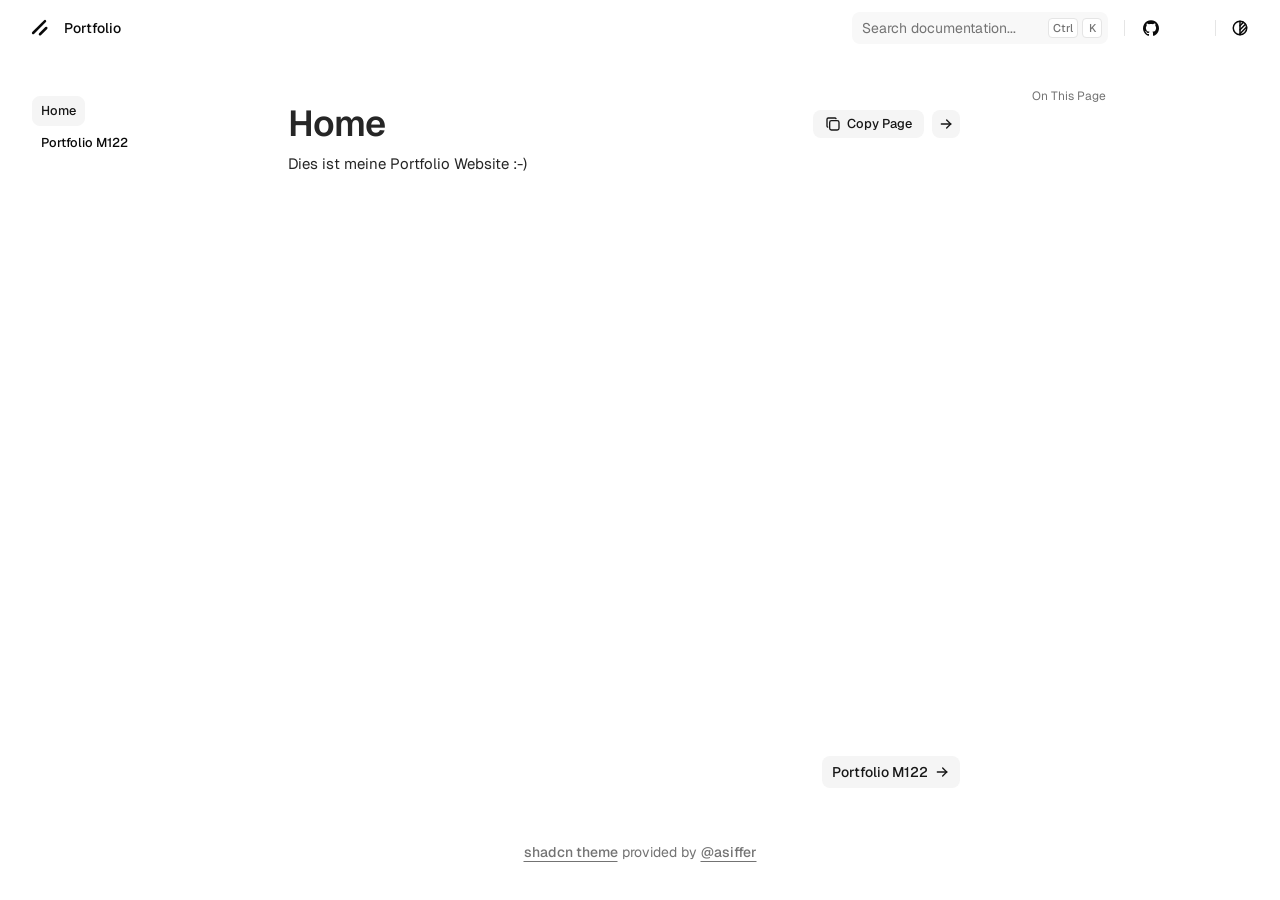
==== index.html @ 6f9493e8 "Deployed 8283ba5 with MkDocs version: 1.6.1" ====
<!DOCTYPE html>
<html lang="en">

<head>
    <script>
        // for search plugin notably
        const base_url = "None";
    </script>
    <script>
    const darkTheme = window.matchMedia("(prefers-color-scheme: dark)");
    darkTheme.onchange = (e) => {
        if (e.matches) {
            document.documentElement.classList.add("dark")
            localStorage.theme = 'dark';
        } else {
            document.documentElement.classList.remove("dark")
            localStorage.removeItem("theme")
        }
    };

    // On page load. Priotiry to lcaolStorage
    if (localStorage.theme === "dark") {
        document.documentElement.classList.add("dark")
    } else if (localStorage.theme === "light") {
        document.documentElement.classList.remove("dark")
    } else if (darkTheme.matches) {
        document.documentElement.classList.add("dark")
    } else {
        document.documentElement.classList.remove("dark")
    }

    // set the layout based on localStorage
    document.documentElement.classList.add(localStorage.getItem("html-layout") || "layout-fixed");
</script>


    <meta charset="UTF-8">
    <meta name="viewport" content="width=device-width, initial-scale=1">
    <title>Home - Portfolio</title>
    


<title>Home</title>










<!-- Open Graph (Facebook, LinkedIn) -->

<meta property="og:title" content="Home">










<!-- Twitter Card -->

<meta name="twitter:title" content="Home">






<!-- JSON-LD Structured Data -->



    <link rel="icon" href="img/favicon.ico">

    <link href="css/base.css" rel="stylesheet">
    <link href="css/geist.css" rel="stylesheet">

    
    

<link id="pygments-light" rel="stylesheet"
    href="css/pygments/shadcn-light.css">
<link id="pygments-dark" rel="stylesheet"
    href="css/pygments/github-dark.css"
    media="(prefers-color-scheme: dark)">


    
    <link href="extra.css" rel="stylesheet">

    

    <script src="js/callbacks.js"></script>

    

    

    

</head>

<body
    class="text-foreground group/body overscroll-none font-sans antialiased [--footer-height:calc(var(--spacing)*14)] [--header-height:calc(var(--spacing)*14)] xl:[--footer-height:calc(var(--spacing)*24)] theme-default">
    <div id="inner-body" class="bg-background relative z-10 flex min-h-svh flex-col">
        <header class="bg-background sticky top-0 z-50 w-full" view-transition-name="header">
    <div class="container-wrapper 3xl:fixed:px-0 px-6">
        <div class="3xl:fixed:container flex h-(--header-height) items-center gap-2 **:data-[slot=separator]:!h-4">
            <button id="menu-button" data-slot="popover-trigger" onclick="onMobileMenuButtonClick(event)"
                class="group whitespace-nowrap rounded-md text-sm font-medium transition-all disabled:pointer-events-none disabled:opacity-50 [&amp;_svg]:pointer-events-none [&amp;_svg:not([class*='size-'])]:size-4 shrink-0 [&amp;_svg]:shrink-0 outline-none focus-visible:border-ring focus-visible:ring-ring/50 aria-invalid:ring-destructive/20 dark:aria-invalid:ring-destructive/40 aria-invalid:border-destructive hover:text-accent-foreground px-4 py-2 has-[&gt;svg]:px-3 extend-touch-target h-8 touch-manipulation items-center justify-start gap-2.5 !p-0 hover:bg-transparent focus-visible:bg-transparent focus-visible:ring-0 active:bg-transparent dark:hover:bg-transparent flex lg:hidden"
                type="button" aria-haspopup="dialog" aria-expanded="false" aria-controls="radix-«Rmplb»"
                data-state="closed">
                <div class="relative flex h-8 w-4 items-center justify-center">
                    <div class="relative size-4">
                        <!-- 16px x 16px -->
                        <svg xmlns="http://www.w3.org/2000/svg" viewBox="0 0 16 16" fill="none" stroke="currentColor"
                            stroke-width="2" stroke-linecap="round" stroke-linejoin="round">
                            <line x1="0" x2="16" y1="5" y2="5"
                                class="group-data-[state=open]:translate-y-[2.25px] group-data-[state=open]:-translate-x-[2.25px] group-data-[state=open]:rotate-45 transition-all duration-300 origin-center" />
                            <line x1="0" x2="16" y1="11" y2="11"
                                class="group-data-[state=open]:-translate-y-[2.25px] group-data-[state=open]:-translate-x-[2.25px] group-data-[state=open]:-rotate-45 transition-all duration-300 origin-center" />
                        </svg>
                    </div>

                    <span class="sr-only">Toggle Menu</span>
                </div>
                <span class="flex h-8 items-center text-lg leading-none font-medium">Menu</span>
            </button>
            <a data-slot="button"
                class="items-center justify-center gap-2 whitespace-nowrap rounded-md text-sm font-medium transition-all disabled:pointer-events-none disabled:opacity-50 [&_svg]:pointer-events-none [&_svg:not([class*='size-'])]:size-5 shrink-0 [&_svg]:shrink-0 outline-none focus-visible:border-ring focus-visible:ring-ring/50 focus-visible:ring-[3px] aria-invalid:ring-destructive/20 dark:aria-invalid:ring-destructive/40 aria-invalid:border-destructive hover:bg-accent hover:text-accent-foreground dark:hover:bg-accent/50 hidden h-8 lg:flex"
                href="None">
                <span class="size-8 flex flex-row justify-center items-center">
                    

<svg xmlns="http://www.w3.org/2000/svg" viewBox="0 0 256 256"
    class="size-5">
    <rect width="256" height="256" fill="none"></rect>
    <line x1="208" y1="128" x2="128" y2="208" fill="none" stroke="currentColor" stroke-linecap="round"
        stroke-linejoin="round" stroke-width="32"></line>
    <line x1="192" y1="40" x2="40" y2="192" fill="none" stroke="currentColor" stroke-linecap="round"
        stroke-linejoin="round" stroke-width="32"></line>
</svg>


                </span>

                
                <h1 class="pr-2">Portfolio</h1>
                
            </a>
            
            <div class="ml-auto flex items-center gap-2 md:flex-1 md:justify-end">
                <div class="hidden w-full flex-1 md:flex md:w-auto md:flex-none">
                    <button data-slot="dialog-trigger" onclick="onSearchBarClick(event)"
    class="inline-flex items-center gap-2 whitespace-nowrap rounded-md text-sm transition-all disabled:pointer-events-none disabled:opacity-50 [&amp;_svg]:pointer-events-none [&amp;_svg:not([class*='size-'])]:size-4 shrink-0 [&amp;_svg]:shrink-0 outline-none focus-visible:border-ring focus-visible:ring-ring/50 focus-visible:ring-[3px] aria-invalid:ring-destructive/20 dark:aria-invalid:ring-destructive/40 aria-invalid:border-destructive hover:bg-secondary/80 px-4 py-2 has-[&gt;svg]:px-3 bg-surface text-surface-foreground/60 dark:bg-card relative h-8 w-full justify-start pl-2.5 font-normal shadow-none sm:pr-12 md:w-40 lg:w-56 xl:w-64"
    type="button" aria-haspopup="dialog" aria-expanded="false" aria-controls="radix-«R66plb»" data-state="closed">
    <span class="text-muted-foreground hidden lg:inline-flex">Search documentation...</span>
    <span class="text-muted-foreground inline-flex lg:hidden">Search...</span>
    <div class="absolute top-1.5 right-1.5 hidden gap-1 sm:flex">
        <kbd
            class="bg-background text-muted-foreground pointer-events-none flex h-5 items-center justify-center gap-1 rounded border px-1 font-sans text-[0.7rem] font-medium select-none [&amp;_svg:not([class*='size-'])]:size-3">Ctrl</kbd><kbd
            class="bg-background text-muted-foreground pointer-events-none flex h-5 items-center justify-center gap-1 rounded border px-1 font-sans text-[0.7rem] font-medium select-none [&amp;_svg:not([class*='size-'])]:size-3 aspect-square">K</kbd>
    </div>
</button>
<dialog id="search-dialog" onclick="onSearchDialogClick(event)"
    class="fixed top-1/2 left-1/2 -translate-x-1/2 -translate-y-1/2 bg-background rounded-lg shadow-lg border overflow-hidden p-0">
    <div class="w-lg gap-4">
        <div class="flex h-full w-full flex-col overflow-hidden rounded-md bg-popover text-popover-foreground">
            <div data-slot="command-input-wrapper" class="flex h-9 items-center gap-2 border-b px-3"><svg
                    xmlns="http://www.w3.org/2000/svg" width="24" height="24" viewBox="0 0 24 24" fill="none"
                    stroke="currentColor" stroke-width="2" stroke-linecap="round" stroke-linejoin="round"
                    class="lucide lucide-search size-4 shrink-0 opacity-50">
                    <circle cx="11" cy="11" r="8"></circle>
                    <path d="m21 21-4.3-4.3"></path>
                </svg>
                <input data-slot="command-input"
                    class="placeholder:text-muted-foreground flex h-10 w-full rounded-md bg-transparent py-3 text-sm outline-hidden disabled:cursor-not-allowed disabled:opacity-50"
                    placeholder="Search documentation..." cmdk-input="" autocomplete="off" autocorrect="off"
                    spellcheck="false" aria-autocomplete="list" role="combobox" aria-expanded="true"
                    aria-controls="radix-«r1t6»" aria-labelledby="radix-«r1t7»" id="radix-«r1t8»" type="text" value=""
                    aria-activedescendant="radix-«r1th»" oninput="onInputHandler(event)">
            </div>
        </div>
        <div id="mkdocs-search-results">
            <!-- search results go there -->
        </div>
    </div>
</dialog>
<script>
    document.removeEventListener("keydown", searchShortcutHandler);
    document.addEventListener("keydown", searchShortcutHandler);
</script>
                </div>
                <div data-orientation="vertical" role="none" data-slot="separator"
                    class="bg-border shrink-0 data-[orientation=horizontal]:h-px data-[orientation=horizontal]:w-full data-[orientation=vertical]:h-full data-[orientation=vertical]:w-px ml-2 hidden lg:block">
                </div>
                <a target="_blank" rel="noreferrer" data-slot="button"
                    class="inline-flex items-center justify-center whitespace-nowrap text-sm font-medium transition-all disabled:pointer-events-none disabled:opacity-50 [&amp;_svg]:pointer-events-none [&amp;_svg:not([class*='size-'])]:size-4 shrink-0 [&amp;_svg]:shrink-0 outline-none focus-visible:border-ring focus-visible:ring-ring/50 focus-visible:ring-[3px] aria-invalid:ring-destructive/20 dark:aria-invalid:ring-destructive/40 aria-invalid:border-destructive hover:bg-accent hover:text-accent-foreground dark:hover:bg-accent/50 rounded-md gap-1.5 px-3 has-[&gt;svg]:px-2.5 h-8 shadow-none"
                    href="None">
                    <svg viewBox="0 0 438.549 438.549">
                        <path fill="currentColor"
                            d="M409.132 114.573c-19.608-33.596-46.205-60.194-79.798-79.8-33.598-19.607-70.277-29.408-110.063-29.408-39.781 0-76.472 9.804-110.063 29.408-33.596 19.605-60.192 46.204-79.8 79.8C9.803 148.168 0 184.854 0 224.63c0 47.78 13.94 90.745 41.827 128.906 27.884 38.164 63.906 64.572 108.063 79.227 5.14.954 8.945.283 11.419-1.996 2.475-2.282 3.711-5.14 3.711-8.562 0-.571-.049-5.708-.144-15.417a2549.81 2549.81 0 01-.144-25.406l-6.567 1.136c-4.187.767-9.469 1.092-15.846 1-6.374-.089-12.991-.757-19.842-1.999-6.854-1.231-13.229-4.086-19.13-8.559-5.898-4.473-10.085-10.328-12.56-17.556l-2.855-6.57c-1.903-4.374-4.899-9.233-8.992-14.559-4.093-5.331-8.232-8.945-12.419-10.848l-1.999-1.431c-1.332-.951-2.568-2.098-3.711-3.429-1.142-1.331-1.997-2.663-2.568-3.997-.572-1.335-.098-2.43 1.427-3.289 1.525-.859 4.281-1.276 8.28-1.276l5.708.853c3.807.763 8.516 3.042 14.133 6.851 5.614 3.806 10.229 8.754 13.846 14.842 4.38 7.806 9.657 13.754 15.846 17.847 6.184 4.093 12.419 6.136 18.699 6.136 6.28 0 11.704-.476 16.274-1.423 4.565-.952 8.848-2.383 12.847-4.285 1.713-12.758 6.377-22.559 13.988-29.41-10.848-1.14-20.601-2.857-29.264-5.14-8.658-2.286-17.605-5.996-26.835-11.14-9.235-5.137-16.896-11.516-22.985-19.126-6.09-7.614-11.088-17.61-14.987-29.979-3.901-12.374-5.852-26.648-5.852-42.826 0-23.035 7.52-42.637 22.557-58.817-7.044-17.318-6.379-36.732 1.997-58.24 5.52-1.715 13.706-.428 24.554 3.853 10.85 4.283 18.794 7.952 23.84 10.994 5.046 3.041 9.089 5.618 12.135 7.708 17.705-4.947 35.976-7.421 54.818-7.421s37.117 2.474 54.823 7.421l10.849-6.849c7.419-4.57 16.18-8.758 26.262-12.565 10.088-3.805 17.802-4.853 23.134-3.138 8.562 21.509 9.325 40.922 2.279 58.24 15.036 16.18 22.559 35.787 22.559 58.817 0 16.178-1.958 30.497-5.853 42.966-3.9 12.471-8.941 22.457-15.125 29.979-6.191 7.521-13.901 13.85-23.131 18.986-9.232 5.14-18.182 8.85-26.84 11.136-8.662 2.286-18.415 4.004-29.263 5.146 9.894 8.562 14.842 22.077 14.842 40.539v60.237c0 3.422 1.19 6.279 3.572 8.562 2.379 2.279 6.136 2.95 11.276 1.995 44.163-14.653 80.185-41.062 108.068-79.226 27.88-38.161 41.825-81.126 41.825-128.906-.01-39.771-9.818-76.454-29.414-110.049z">
                        </path>
                    </svg>
                    
                    <span id="stargazers" class="text-muted-foreground w-8 text-xs tabular-nums" onload="test()">
                    </span>
                    
                </a>
                <div data-orientation="vertical" role="none" data-slot="separator"
                    class="bg-border shrink-0 data-[orientation=horizontal]:h-px data-[orientation=horizontal]:w-full data-[orientation=vertical]:h-full data-[orientation=vertical]:w-px 3xl:flex hidden">
                </div>
                <button data-slot="button"
                    class="items-center justify-center gap-2 whitespace-nowrap rounded-md text-sm font-medium transition-all disabled:pointer-events-none disabled:opacity-50 [&amp;_svg]:pointer-events-none [&amp;_svg:not([class*='size-'])]:size-4 shrink-0 [&amp;_svg]:shrink-0 outline-none focus-visible:border-ring focus-visible:ring-ring/50 focus-visible:ring-[3px] aria-invalid:ring-destructive/20 dark:aria-invalid:ring-destructive/40 aria-invalid:border-destructive hover:bg-accent hover:text-accent-foreground dark:hover:bg-accent/50 size-8 3xl:flex hidden"
                    title="Toggle layout" onclick="toggleLayout(event)">
                    <span class="sr-only">Toggle layout</span>
                    <svg xmlns="http://www.w3.org/2000/svg" width="24" height="24" viewBox="0 0 24 24" fill="none"
                        stroke="currentColor" stroke-width="2" stroke-linecap="round" stroke-linejoin="round"
                        class="lucide lucide-gallery-horizontal">
                        <path d="M2 3v18"></path>
                        <rect width="12" height="18" x="6" y="3" rx="2"></rect>
                        <path d="M22 3v18"></path>
                    </svg>
                </button>
                <div data-orientation="vertical" role="none" data-slot="separator"
                    class="bg-border shrink-0 data-[orientation=horizontal]:h-px data-[orientation=horizontal]:w-full data-[orientation=vertical]:h-full data-[orientation=vertical]:w-px">
                </div>
                <button data-slot="button"
                    class="inline-flex items-center justify-center gap-2 whitespace-nowrap rounded-md text-sm font-medium transition-all disabled:pointer-events-none disabled:opacity-50 [&amp;_svg]:pointer-events-none [&amp;_svg:not([class*='size-'])]:size-4 shrink-0 [&amp;_svg]:shrink-0 outline-none focus-visible:border-ring focus-visible:ring-ring/50 focus-visible:ring-[3px] aria-invalid:ring-destructive/20 dark:aria-invalid:ring-destructive/40 aria-invalid:border-destructive hover:bg-accent hover:text-accent-foreground dark:hover:bg-accent/50 group/toggle extend-touch-target size-8"
                    title="Toggle theme" onclick="onThemeSwitch(event)">
                    <svg xmlns="http://www.w3.org/2000/svg" width="24" height="24" viewBox="0 0 24 24" fill="none"
                        stroke="currentColor" stroke-width="2" stroke-linecap="round" stroke-linejoin="round"
                        class="size-4.5">
                        <path stroke="none" d="M0 0h24v24H0z" fill="none"></path>
                        <path d="M12 12m-9 0a9 9 0 1 0 18 0a9 9 0 1 0 -18 0"></path>
                        <path d="M12 3l0 18"></path>
                        <path d="M12 9l4.65 -4.65"></path>
                        <path d="M12 14.3l7.37 -7.37"></path>
                        <path d="M12 19.6l8.85 -8.85"></path>
                    </svg>
                    <span class="sr-only">Toggle theme</span>
                </button>
            </div>
        </div>
    </div>
</header>
        <main class="flex flex-1 flex-col">
            <div class="container-wrapper flex flex-1 flex-col px-2">
                <div data-slot="sidebar-wrapper" style="--sidebar-width: 16rem; --sidebar-width-icon: 3rem;"
                    class="group/sidebar-wrapper has-data-[variant=inset]:bg-sidebar flex w-full 3xl:fixed:container 3xl:fixed:px-3 min-h-min flex-1 items-start px-0 [--sidebar-width:220px] [--top-spacing:0] lg:grid lg:grid-cols-[var(--sidebar-width)_minmax(0,1fr)] lg:[--sidebar-width:240px] lg:[--top-spacing:calc(var(--spacing)*4)]">
                    <div data-slot="sidebar"
                        class="text-sidebar-foreground w-(--sidebar-width) flex-col sticky top-[calc(var(--header-height)+1px)] z-30 hidden h-[calc(100svh-var(--header-height)-var(--footer-height))] bg-transparent lg:flex">
                        <div data-slot="sidebar-content" data-sidebar="content"
                            class="flex min-h-0 flex-1 flex-col gap-2 overflow-auto group-data-[collapsible=icon]:overflow-hidden no-scrollbar px-2 pb-12">
                            <div class="h-(--top-spacing) shrink-0"></div>
                            <div view-transition-name="sidebar" data-slot="sidebar-group" data-sidebar="group"
    class="relative flex w-full min-w-0 flex-col p-2 no-scrollbar">
    

    
    
    

    

    
    

    
    <div data-slot="sidebar-group" data-sidebar="group" class="relative flex w-full min-w-0 flex-col p-2">
        <div data-slot="sidebar-group-content" data-sidebar="group-content" class="w-full text-sm">
            <ul data-slot="sidebar-menu" data-sidebar="menu" class="flex w-full min-w-0 flex-col gap-0.5">
                
                
                <li data-slot="sidebar-menu-item" data-sidebar="menu-item" class="group/menu-item relative">
    <a data-slot="sidebar-menu-button" data-active="true" data-sidebar="menu-button"
        data-size="default" href="None"
        class="hover:bg-sidebar-accent hover:text-sidebar-accent-foreground peer/menu-button flex items-center gap-2 rounded-md p-2 text-left outline-hidden ring-sidebar-ring transition-[width,height,padding] focus-visible:ring-2 active:bg-sidebar-accent active:text-sidebar-accent-foreground disabled:pointer-events-none disabled:opacity-50 group-has-data-[sidebar=menu-action]/menu-item:pr-8 aria-disabled:pointer-events-none aria-disabled:opacity-50 data-[active=true]:font-medium data-[active=true]:text-sidebar-accent-foreground data-[state=open]:hover:bg-sidebar-accent data-[state=open]:hover:text-sidebar-accent-foreground group-data-[collapsible=icon]:size-8! group-data-[collapsible=icon]:p-2! [&>span:last-child]:truncate [&>svg]:size-4 [&>svg]:shrink-0 data-[active=true]:bg-accent data-[active=true]:border-accent 3xl:fixed:w-full 3xl:fixed:max-w-48 relative h-[30px] w-fit overflow-visible border border-transparent text-[0.8rem] font-medium after:absolute after:inset-x-0 after:-inset-y-1 after:z-0 after:rounded-md">

        
        Home
        

        

        

        
    </a>
</li>
                
                
                
                <li data-slot="sidebar-menu-item" data-sidebar="menu-item" class="group/menu-item relative">
    <a data-slot="sidebar-menu-button" data-active="false" data-sidebar="menu-button"
        data-size="default" href="None"
        class="hover:bg-sidebar-accent hover:text-sidebar-accent-foreground peer/menu-button flex items-center gap-2 rounded-md p-2 text-left outline-hidden ring-sidebar-ring transition-[width,height,padding] focus-visible:ring-2 active:bg-sidebar-accent active:text-sidebar-accent-foreground disabled:pointer-events-none disabled:opacity-50 group-has-data-[sidebar=menu-action]/menu-item:pr-8 aria-disabled:pointer-events-none aria-disabled:opacity-50 data-[active=true]:font-medium data-[active=true]:text-sidebar-accent-foreground data-[state=open]:hover:bg-sidebar-accent data-[state=open]:hover:text-sidebar-accent-foreground group-data-[collapsible=icon]:size-8! group-data-[collapsible=icon]:p-2! [&>span:last-child]:truncate [&>svg]:size-4 [&>svg]:shrink-0 data-[active=true]:bg-accent data-[active=true]:border-accent 3xl:fixed:w-full 3xl:fixed:max-w-48 relative h-[30px] w-fit overflow-visible border border-transparent text-[0.8rem] font-medium after:absolute after:inset-x-0 after:-inset-y-1 after:z-0 after:rounded-md">

        
        Portfolio M122
        

        

        

        
    </a>
</li>
                
                
            </ul>
        </div>
    </div>
    

    


    
</div>
                        </div>
                    </div>
                    <div class="h-full w-full">
                        <div data-slot="docs" class="flex items-stretch text-[1.05rem] sm:text-[15px] xl:w-full">
                            <div class="flex min-w-0 flex-1 flex-col">
                                <div class="h-(--top-spacing) shrink-0"></div>
                                <article class="w-full" view-transition-name="page">
  <div class="flex flex-col gap-2">
    <div class="flex flex-col gap-2">
      <div id="page-header" class="flex items-start justify-between">
        <h1
          class="scroll-m-20 text-4xl font-semibold tracking-tight sm:text-3xl xl:text-4xl"
        >
          Home
        </h1>

        <div class="flex items-center gap-2 pt-1.5">
          
<button onclick="fetch(`/index.md`).then((r) => r.blob()).then((blob) => navigator.clipboard.write([new ClipboardItem({ 'text/plain': blob })]))" 
        data-slot="button" 
        class="cursor-pointer inline-flex items-center justify-center whitespace-nowrap text-sm font-medium transition-all disabled:pointer-events-none disabled:opacity-50 [&_svg]:pointer-events-none [&_svg:not([class*='size-'])]:size-4 shrink-0 [&_svg]:shrink-0 outline-none focus-visible:border-ring focus-visible:ring-ring/50 focus-visible:ring-[3px] aria-invalid:ring-destructive/20 dark:aria-invalid:ring-destructive/40 aria-invalid:border-destructive bg-secondary text-secondary-foreground hover:bg-secondary/80 rounded-md gap-1.5 px-3 has-[&>svg]:px-2.5 h-8 shadow-none md:h-7 md:text-[0.8rem]">
<svg xmlns="http://www.w3.org/2000/svg" width="24" height="24" viewBox="0 0 24 24" fill="none" stroke="currentColor" stroke-width="2" stroke-linecap="round" stroke-linejoin="round" class="tabler-icon tabler-icon-copy ">
    <path d="M7 7m0 2.667a2.667 2.667 0 0 1 2.667 -2.667h8.666a2.667 2.667 0 0 1 2.667 2.667v8.666a2.667 2.667 0 0 1 -2.667 2.667h-8.666a2.667 2.667 0 0 1 -2.667 -2.667z"></path><path d="M4.012 16.737a2.005 2.005 0 0 1 -1.012 -1.737v-10c0 -1.1 .9 -2 2 -2h10c.75 0 1.158 .385 1.5 1"></path>
</svg>
<span class="max-md:hidden">Copy Page</span>
</button> 
           
          
          <a
            data-slot="button"
            id="next-button"
            class="inline-flex items-center justify-center gap-2 whitespace-nowrap rounded-md text-sm font-medium transition-all disabled:pointer-events-none disabled:opacity-50 [&amp;_svg]:pointer-events-none [&amp;_svg:not([class*='size-'])]:size-4 shrink-0 [&amp;_svg]:shrink-0 outline-none focus-visible:border-ring focus-visible:ring-ring/50 focus-visible:ring-[3px] aria-invalid:ring-destructive/20 dark:aria-invalid:ring-destructive/40 aria-invalid:border-destructive bg-secondary text-secondary-foreground hover:bg-secondary/80 extend-touch-target size-8 shadow-none md:size-7"
            href="None"
          >
            <span class="sr-only">Next</span>
            <svg
              xmlns="http://www.w3.org/2000/svg"
              width="24"
              height="24"
              viewBox="0 0 24 24"
              fill="none"
              stroke="currentColor"
              stroke-width="2"
              stroke-linecap="round"
              stroke-linejoin="round"
              class="tabler-icon tabler-icon-arrow-right"
            >
              <path d="M5 12l14 0"></path>
              <path d="M13 18l6 -6"></path>
              <path d="M13 6l6 6"></path>
            </svg>
          </a>
          
        </div>
      </div>
      
    </div>
    <div class="flex justify-end items-center">
       
    </div>
  </div>
  <div class="typography w-full flex-1 *:data-[slot=alert]:first:mt-0">
    <p>Dies ist meine Portfolio Website :-)</p>
  </div>
</article>
                                <div class="mx-auto flex flex-wrap h-16 w-full max-w-2xl items-center gap-2 px-4 md:px-0">
    
    
    <a data-slot="button"
        class="inline-flex items-center justify-center whitespace-nowrap text-sm font-medium transition-all disabled:pointer-events-none disabled:opacity-50 [&amp;_svg]:pointer-events-none [&amp;_svg:not([class*='size-'])]:size-4 shrink-0 [&amp;_svg]:shrink-0 outline-none focus-visible:border-ring focus-visible:ring-ring/50 focus-visible:ring-[3px] aria-invalid:ring-destructive/20 dark:aria-invalid:ring-destructive/40 aria-invalid:border-destructive bg-secondary text-secondary-foreground hover:bg-secondary/80 h-8 rounded-md gap-1.5 px-3 has-[&gt;svg]:px-2.5 ml-auto shadow-none"
        href="None">
        <span class="max-[500px]:hidden">Portfolio M122</span>
        <svg xmlns="http://www.w3.org/2000/svg" width="24" height="24" viewBox="0 0 24 24" fill="none"
            stroke="currentColor" stroke-width="2" stroke-linecap="round" stroke-linejoin="round"
            class="tabler-icon tabler-icon-arrow-right ">
            <path d="M5 12l14 0"></path>
            <path d="M13 18l6 -6"></path>
            <path d="M13 6l6 6"></path>
        </svg>
    </a>
    
</div>
                                <dialog id="bottom-sidebar" onclick="onBottomSidebarDialogClick(event)" class="bg-transparent"
    style="position: fixed; left: 0px; top: 0px; transform: translate(0px, 58px); min-width: max-content; --radix-popper-transform-origin: 0% 0px; will-change: transform; z-index: 50; --radix-popper-available-width: 504px; --radix-popper-available-height: 857px; --radix-popper-anchor-width: 72.94999694824219px; --radix-popper-anchor-height: 32px;">
    <div data-side="bottom" data-align="start" data-state="open" role="dialog" data-slot="popover-content"
        class="text-popover-foreground data-[state=open]:animate-in data-[state=closed]:animate-out data-[state=closed]:fade-out-0 data-[state=open]:fade-in-0 data-[state=closed]:zoom-out-95 data-[state=open]:zoom-in-95 data-[side=bottom]:slide-in-from-top-2 data-[side=left]:slide-in-from-right-2 data-[side=right]:slide-in-from-left-2 data-[side=top]:slide-in-from-bottom-2 z-50 origin-(--radix-popover-content-transform-origin) border outline-hidden bg-background/90 no-scrollbar h-(--radix-popper-available-height) w-(--radix-popper-available-width) overflow-y-auto rounded-none border-none p-0 shadow-none backdrop-blur duration-100"
        style="--radix-popover-content-transform-origin: var(--radix-popper-transform-origin); --radix-popover-content-available-width: var(--radix-popper-available-width); --radix-popover-content-available-height: var(--radix-popper-available-height); --radix-popover-trigger-width: var(--radix-popper-anchor-width); --radix-popover-trigger-height: var(--radix-popper-anchor-height);"
        tabindex="-1">
        <div class="flex flex-col gap-12 overflow-auto px-6 py-6">
            
            
            

            
            <div class="flex flex-col gap-4">
                <div class="text-muted-foreground text-sm font-medium">Menu</div>
                <div class="flex flex-col gap-3">
                    
                    <a class="text-2xl font-medium" href=".">
                        
                        Home
                        
                    </a>
                    
                    <a class="text-2xl font-medium" href="P_M122/">
                        
                        Portfolio M122
                        
                    </a>
                    
                </div>
            </div>
            

            
            

        </div>
    </div>
</dialog>
                            </div>
                            <div
                                class="sticky top-[calc(var(--header-height)+1px)] z-30 ml-auto hidden h-[calc(100svh-var(--header-height)-var(--footer-height))] w-72 flex-col gap-4 overflow-hidden overscroll-none pb-8 xl:flex">
                                <div class="h-(--top-spacing) shrink-0"></div>
                                <div view-transition-name="toc" class="no-scrollbar overflow-y-auto px-8">
    <div class="flex flex-col gap-2 p-4 pt-0 text-sm">
        <p class="text-muted-foreground bg-background sticky top-0 h-6 text-xs">On This Page</p>
        

    </div>
    <div class="h-12"></div>
</div>
                            </div>
                        </div>
                    </div>
                </div>
            </div>
        </main>
        <footer view-transition-name="footer"
    class="group-has-[.section-soft]/body:bg-surface/40 3xl:fixed:bg-transparent dark:bg-transparent">
    <div class="container-wrapper px-4 xl:px-6">
        <div class="flex h-(--footer-height) items-center justify-between">
            <div class="text-muted-foreground w-full text-center text-xs leading-loose sm:text-sm">
                
                <a href="https://github.com/asiffer/mkdocs-shadcn">shadcn theme</a> provided by
                <a href="https://github.com/asiffer">@asiffer</a>
            </div>
        </div>
    </div>
</footer>
    </div>
     

<script src="search/main.js"></script>


    

    <script src="js/copy-button.js"></script>
    <script>updatePygmentsStylesheet();</script>
    
    <script>fetchStargazers("None");</script>
    
    
    
    <script type="speculationrules">
{
  "prerender": [
    {
      "where": {
          "selector_matches": ["#next-button", "#previous-button"],
      }
    }
  ]
}
</script>
</body>

</html>
---- css/geist.css ----
@font-face {
  font-family: "Geist";
  src: url("../fonts/Geist.woff2") format("woff2");
  font-weight: 100 900;
  font-display: swap;
}

@font-face {
  font-family: "Geist Mono";
  src: url("../fonts/GeistMono.woff2") format("woff2");
  font-weight: 100 900;
  font-display: swap;
}

@font-face {
  font-family: "Inter";
  font-style: normal;
  src: url("../fonts/Inter.woff2") format("woff2");
  font-weight: 100 900;
  font-display: swap;
}

@font-face {
  font-family: "Inter";
  font-style: italic;
  src: url("../fonts/Inter-Italic.woff2") format("woff2");
  font-weight: 100 900;
  font-display: swap;
}
---- css/pygments/shadcn-light.css ----
pre {
  line-height: 125%;
}
td.linenos .normal {
  color: inherit;
  background-color: transparent;
  padding-left: 5px;
  padding-right: 5px;
}
span.linenos {
  color: inherit;
  background-color: transparent;
  padding-left: 5px;
  padding-right: 5px;
}
td.linenos .special {
  color: #000000;
  background-color: #ffffc0;
  padding-left: 5px;
  padding-right: 5px;
}
span.linenos.special {
  color: #000000;
  background-color: #ffffc0;
  padding-left: 5px;
  padding-right: 5px;
}
.codehilite .hll {
  background-color: var(--color-code-highlight);
}
.codehilite {
  background: var(--color-code);
  color: var(--color-code-foreground);
}
.codehilite .c {
  color: #6e7781;
} /* Comment */
.codehilite .err {
  color: #cf222e;
} /* Error */
.codehilite .k {
  color: #cf222e;
} /* Keyword */
.codehilite .l {
  color: #953800;
} /* Literal */
.codehilite .n {
  color: #8250df;
} /* Name */
.codehilite .o {
  color: #116329;
} /* Operator */
.codehilite .p {
  color: #24292f;
} /* Punctuation */
.codehilite .ch {
  color: #6e7781;
} /* Comment.Hashbang */
.codehilite .cm {
  color: #6e7781;
} /* Comment.Multiline */
.codehilite .cp {
  color: #6e7781;
} /* Comment.Preproc */
.codehilite .cpf {
  color: #6e7781;
} /* Comment.PreprocFile */
.codehilite .c1 {
  color: #6e7781;
} /* Comment.Single */
.codehilite .cs {
  color: #6e7781;
} /* Comment.Special */
.codehilite .gd {
  color: #0550ae;
} /* Generic.Deleted */
.codehilite .ge {
  font-style: italic;
} /* Generic.Emph */
.codehilite .gr {
  color: #cf222e;
} /* Generic.Error */
.codehilite .gh {
  color: #0550ae;
} /* Generic.Heading */
.codehilite .gs {
  font-weight: bold;
} /* Generic.Strong */
.codehilite .gu {
  color: #0550ae;
} /* Generic.Subheading */
.codehilite .kc {
  color: #0550ae;
} /* Keyword.Constant */
.codehilite .kd {
  color: #cf222e;
} /* Keyword.Declaration */
.codehilite .kn {
  color: #cf222e;
} /* Keyword.Namespace */
.codehilite .kp {
  color: #cf222e;
} /* Keyword.Pseudo */
.codehilite .kr {
  color: #cf222e;
} /* Keyword.Reserved */
.codehilite .kt {
  color: #cf222e;
} /* Keyword.Type */
.codehilite .ld {
  color: #953800;
} /* Literal.Date */
.codehilite .m {
  color: #953800;
} /* Literal.Number */
.codehilite .s {
  color: #0a3069;
} /* Literal.String */
.codehilite .na {
  color: #0550ae;
} /* Name.Attribute */
.codehilite .nb {
  color: #953800;
} /* Name.Builtin */
.codehilite .nc {
  color: #0550ae;
} /* Name.Class */
.codehilite .no {
  color: #0550ae;
} /* Name.Constant */
.codehilite .nd {
  color: #0550ae;
} /* Name.Decorator */
.codehilite .ni {
  color: #116329;
} /* Name.Entity */
.codehilite .ne {
  color: #8250df;
} /* Name.Exception */
.codehilite .nf {
  color: #0550ae;
} /* Name.Function */
.codehilite .nl {
  color: #953800;
} /* Name.Label */
.codehilite .nn {
  color: #24292f;
} /* Name.Namespace */
.codehilite .nx {
  color: #1f2328;
} /* Name.Other */
.codehilite .py {
  color: #0550ae;
} /* Name.Property */
.codehilite .nt {
  color: #116329;
} /* Name.Tag */
.codehilite .nv {
  color: #953800;
} /* Name.Variable */
.codehilite .ow {
  color: #8250df;
} /* Operator.Word */
.codehilite .pm {
  color: #24292f;
} /* Punctuation.Marker */
.codehilite .w {
  color: #24292f;
} /* Text.Whitespace */
.codehilite .mb {
  color: #953800;
} /* Literal.Number.Bin */
.codehilite .mf {
  color: #0550ae;
} /* Literal.Number.Float */
.codehilite .mh {
  color: #953800;
} /* Literal.Number.Hex */
.codehilite .mi {
  color: #0550ae;
} /* Literal.Number.Integer */
.codehilite .mo {
  color: #953800;
} /* Literal.Number.Oct */
.codehilite .sa {
  color: #0550ae;
} /* Literal.String.Affix */
.codehilite .sb {
  color: #0550ae;
} /* Literal.String.Backtick */
.codehilite .sc {
  color: #0550ae;
} /* Literal.String.Char */
.codehilite .dl {
  color: #0550ae;
} /* Literal.String.Delimiter */
.codehilite .sd {
  color: #0550ae;
} /* Literal.String.Doc */
.codehilite .s2 {
  color: #0550ae;
} /* Literal.String.Double */
.codehilite .se {
  color: #0550ae;
} /* Literal.String.Escape */
.codehilite .sh {
  color: #0550ae;
} /* Literal.String.Heredoc */
.codehilite .si {
  color: #0550ae;
} /* Literal.String.Interpol */
.codehilite .sx {
  color: #0550ae;
} /* Literal.String.Other */
.codehilite .sr {
  color: #0550ae;
} /* Literal.String.Regex */
.codehilite .s1 {
  color: #0550ae;
} /* Literal.String.Single */
.codehilite .ss {
  color: #0550ae;
} /* Literal.String.Symbol */
.codehilite .bp {
  color: #953800;
} /* Name.Builtin.Pseudo */
.codehilite .fm {
  color: #0550ae;
} /* Name.Function.Magic */
.codehilite .vc {
  color: #953800;
} /* Name.Variable.Class */
.codehilite .vg {
  color: #953800;
} /* Name.Variable.Global */
.codehilite .vi {
  color: #953800;
} /* Name.Variable.Instance */
.codehilite .vm {
  color: #953800;
} /* Name.Variable.Magic */
.codehilite .il {
  color: #953800;
} /* Literal.Number.Integer.Long */
---- css/pygments/github-dark.css ----
pre { line-height: 125%; }
td.linenos .normal { color: #6e7681; background-color: #0d1117; padding-left: 5px; padding-right: 5px; }
span.linenos { color: #6e7681; background-color: #0d1117; padding-left: 5px; padding-right: 5px; }
td.linenos .special { color: #e6edf3; background-color: #6e7681; padding-left: 5px; padding-right: 5px; }
span.linenos.special { color: #e6edf3; background-color: #6e7681; padding-left: 5px; padding-right: 5px; }
.codehilite .hll { background-color: #6e7681 }
.codehilite { background: #0d1117; color: #E6EDF3 }
.codehilite .c { color: #8B949E; font-style: italic } /* Comment */
.codehilite .err { color: #F85149 } /* Error */
.codehilite .esc { color: #E6EDF3 } /* Escape */
.codehilite .g { color: #E6EDF3 } /* Generic */
.codehilite .k { color: #FF7B72 } /* Keyword */
.codehilite .l { color: #A5D6FF } /* Literal */
.codehilite .n { color: #E6EDF3 } /* Name */
.codehilite .o { color: #FF7B72; font-weight: bold } /* Operator */
.codehilite .x { color: #E6EDF3 } /* Other */
.codehilite .p { color: #E6EDF3 } /* Punctuation */
.codehilite .ch { color: #8B949E; font-style: italic } /* Comment.Hashbang */
.codehilite .cm { color: #8B949E; font-style: italic } /* Comment.Multiline */
.codehilite .cp { color: #8B949E; font-weight: bold; font-style: italic } /* Comment.Preproc */
.codehilite .cpf { color: #8B949E; font-style: italic } /* Comment.PreprocFile */
.codehilite .c1 { color: #8B949E; font-style: italic } /* Comment.Single */
.codehilite .cs { color: #8B949E; font-weight: bold; font-style: italic } /* Comment.Special */
.codehilite .gd { color: #FFA198; background-color: #490202 } /* Generic.Deleted */
.codehilite .ge { color: #E6EDF3; font-style: italic } /* Generic.Emph */
.codehilite .ges { color: #E6EDF3; font-weight: bold; font-style: italic } /* Generic.EmphStrong */
.codehilite .gr { color: #FFA198 } /* Generic.Error */
.codehilite .gh { color: #79C0FF; font-weight: bold } /* Generic.Heading */
.codehilite .gi { color: #56D364; background-color: #0F5323 } /* Generic.Inserted */
.codehilite .go { color: #8B949E } /* Generic.Output */
.codehilite .gp { color: #8B949E } /* Generic.Prompt */
.codehilite .gs { color: #E6EDF3; font-weight: bold } /* Generic.Strong */
.codehilite .gu { color: #79C0FF } /* Generic.Subheading */
.codehilite .gt { color: #FF7B72 } /* Generic.Traceback */
.codehilite .g-Underline { color: #E6EDF3; text-decoration: underline } /* Generic.Underline */
.codehilite .kc { color: #79C0FF } /* Keyword.Constant */
.codehilite .kd { color: #FF7B72 } /* Keyword.Declaration */
.codehilite .kn { color: #FF7B72 } /* Keyword.Namespace */
.codehilite .kp { color: #79C0FF } /* Keyword.Pseudo */
.codehilite .kr { color: #FF7B72 } /* Keyword.Reserved */
.codehilite .kt { color: #FF7B72 } /* Keyword.Type */
.codehilite .ld { color: #79C0FF } /* Literal.Date */
.codehilite .m { color: #A5D6FF } /* Literal.Number */
.codehilite .s { color: #A5D6FF } /* Literal.String */
.codehilite .na { color: #E6EDF3 } /* Name.Attribute */
.codehilite .nb { color: #E6EDF3 } /* Name.Builtin */
.codehilite .nc { color: #F0883E; font-weight: bold } /* Name.Class */
.codehilite .no { color: #79C0FF; font-weight: bold } /* Name.Constant */
.codehilite .nd { color: #D2A8FF; font-weight: bold } /* Name.Decorator */
.codehilite .ni { color: #FFA657 } /* Name.Entity */
.codehilite .ne { color: #F0883E; font-weight: bold } /* Name.Exception */
.codehilite .nf { color: #D2A8FF; font-weight: bold } /* Name.Function */
.codehilite .nl { color: #79C0FF; font-weight: bold } /* Name.Label */
.codehilite .nn { color: #FF7B72 } /* Name.Namespace */
.codehilite .nx { color: #E6EDF3 } /* Name.Other */
.codehilite .py { color: #79C0FF } /* Name.Property */
.codehilite .nt { color: #7EE787 } /* Name.Tag */
.codehilite .nv { color: #79C0FF } /* Name.Variable */
.codehilite .ow { color: #FF7B72; font-weight: bold } /* Operator.Word */
.codehilite .pm { color: #E6EDF3 } /* Punctuation.Marker */
.codehilite .w { color: #6E7681 } /* Text.Whitespace */
.codehilite .mb { color: #A5D6FF } /* Literal.Number.Bin */
.codehilite .mf { color: #A5D6FF } /* Literal.Number.Float */
.codehilite .mh { color: #A5D6FF } /* Literal.Number.Hex */
.codehilite .mi { color: #A5D6FF } /* Literal.Number.Integer */
.codehilite .mo { color: #A5D6FF } /* Literal.Number.Oct */
.codehilite .sa { color: #79C0FF } /* Literal.String.Affix */
.codehilite .sb { color: #A5D6FF } /* Literal.String.Backtick */
.codehilite .sc { color: #A5D6FF } /* Literal.String.Char */
.codehilite .dl { color: #79C0FF } /* Literal.String.Delimiter */
.codehilite .sd { color: #A5D6FF } /* Literal.String.Doc */
.codehilite .s2 { color: #A5D6FF } /* Literal.String.Double */
.codehilite .se { color: #79C0FF } /* Literal.String.Escape */
.codehilite .sh { color: #79C0FF } /* Literal.String.Heredoc */
.codehilite .si { color: #A5D6FF } /* Literal.String.Interpol */
.codehilite .sx { color: #A5D6FF } /* Literal.String.Other */
.codehilite .sr { color: #79C0FF } /* Literal.String.Regex */
.codehilite .s1 { color: #A5D6FF } /* Literal.String.Single */
.codehilite .ss { color: #A5D6FF } /* Literal.String.Symbol */
.codehilite .bp { color: #E6EDF3 } /* Name.Builtin.Pseudo */
.codehilite .fm { color: #D2A8FF; font-weight: bold } /* Name.Function.Magic */
.codehilite .vc { color: #79C0FF } /* Name.Variable.Class */
.codehilite .vg { color: #79C0FF } /* Name.Variable.Global */
.codehilite .vi { color: #79C0FF } /* Name.Variable.Instance */
.codehilite .vm { color: #79C0FF } /* Name.Variable.Magic */
.codehilite .il { color: #A5D6FF } /* Literal.Number.Integer.Long */
---- extra.css ----
/* ==== FIX: Markdown darf nicht überlappen ==== */

/* Ziel: Nur Content-Bereich resetten, nicht Header/Nav */
main article,
main .prose,
main .markdown,
main .content {
  position: relative !important;
  display: block !important;
}

/* Viele Overlap-Bugs kommen von "children sind absolut/transform" */
main article > *,
main .prose > *,
main .markdown > *,
main .content > * {
  position: static !important;
  float: none !important;
  clear: both !important;
  transform: none !important;
}

/* Codeblocks muessen Platz reservieren */
main pre,
main .highlight,
main .highlight pre {
  position: static !important;
  display: block !important;
  margin: 1rem 0 !important;
  padding: 0.75rem 1rem !important;
  overflow: auto !important;
  white-space: pre !important;
}
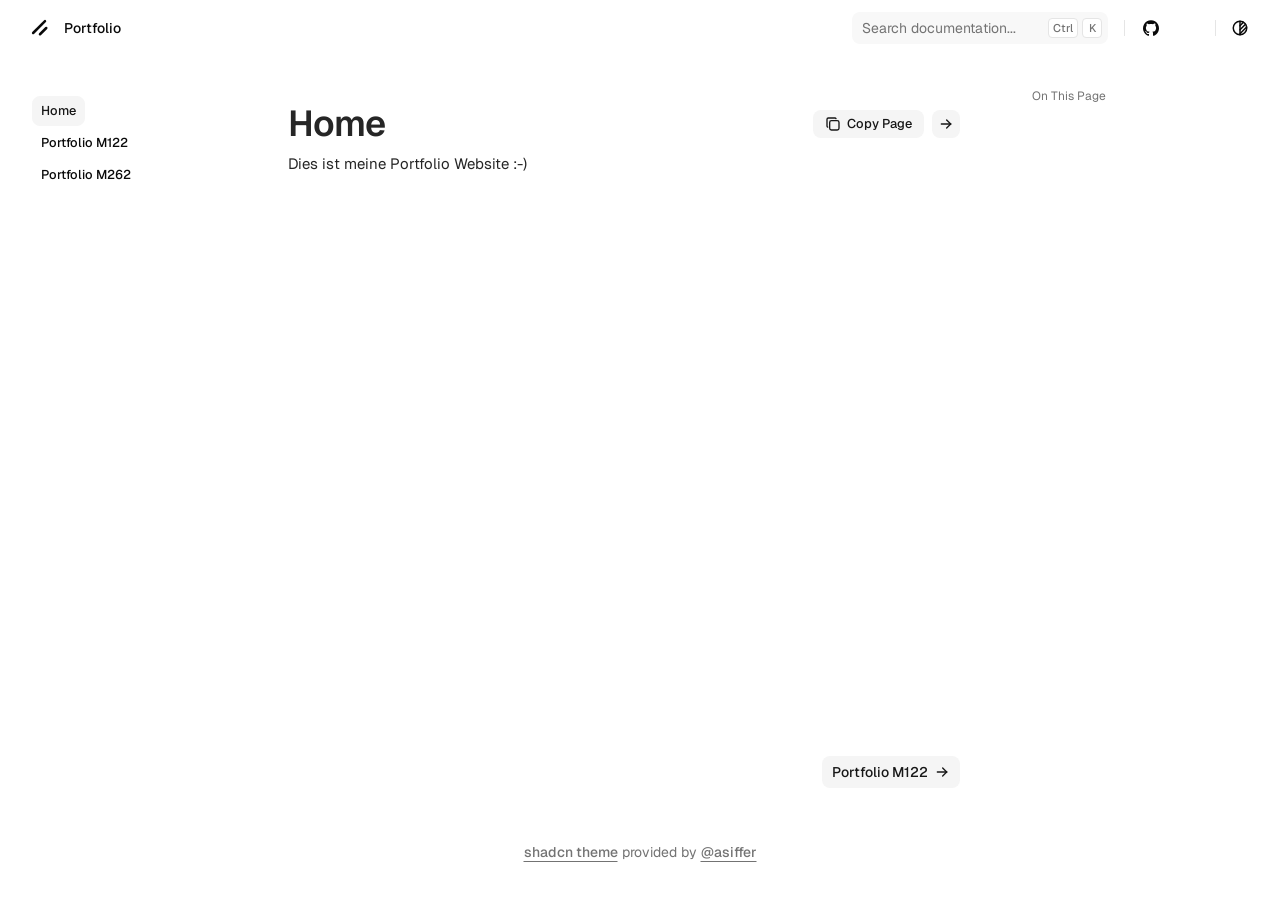
==== commit 91fdcb27: "Deployed db05d27 with MkDocs version: 1.6.1" ====
--- a/index.html
+++ b/index.html
@@ -4,7 +4,7 @@
 <head>
     <script>
         // for search plugin notably
-        const base_url = "None";
+        const base_url = "https://1lazyprogrammer.github.io/portfolio/";
     </script>
     <script>
     const darkTheme = window.matchMedia("(prefers-color-scheme: dark)");
@@ -50,6 +50,8 @@
 
 
 
+<link rel="canonical" href="https://1lazyprogrammer.github.io/portfolio/">
+
 
 <!-- Open Graph (Facebook, LinkedIn) -->
 
@@ -58,6 +60,8 @@
 
 
 
+
+<meta property="og:url" content="https://1lazyprogrammer.github.io/portfolio/">
 
 
 
@@ -135,7 +139,7 @@
             </button>
             <a data-slot="button"
                 class="items-center justify-center gap-2 whitespace-nowrap rounded-md text-sm font-medium transition-all disabled:pointer-events-none disabled:opacity-50 [&_svg]:pointer-events-none [&_svg:not([class*='size-'])]:size-5 shrink-0 [&_svg]:shrink-0 outline-none focus-visible:border-ring focus-visible:ring-ring/50 focus-visible:ring-[3px] aria-invalid:ring-destructive/20 dark:aria-invalid:ring-destructive/40 aria-invalid:border-destructive hover:bg-accent hover:text-accent-foreground dark:hover:bg-accent/50 hidden h-8 lg:flex"
-                href="None">
+                href="https://1lazyprogrammer.github.io/portfolio/">
                 <span class="size-8 flex flex-row justify-center items-center">
                     
 
@@ -281,7 +285,7 @@
                 
                 <li data-slot="sidebar-menu-item" data-sidebar="menu-item" class="group/menu-item relative">
     <a data-slot="sidebar-menu-button" data-active="true" data-sidebar="menu-button"
-        data-size="default" href="None"
+        data-size="default" href="/portfolio/"
         class="hover:bg-sidebar-accent hover:text-sidebar-accent-foreground peer/menu-button flex items-center gap-2 rounded-md p-2 text-left outline-hidden ring-sidebar-ring transition-[width,height,padding] focus-visible:ring-2 active:bg-sidebar-accent active:text-sidebar-accent-foreground disabled:pointer-events-none disabled:opacity-50 group-has-data-[sidebar=menu-action]/menu-item:pr-8 aria-disabled:pointer-events-none aria-disabled:opacity-50 data-[active=true]:font-medium data-[active=true]:text-sidebar-accent-foreground data-[state=open]:hover:bg-sidebar-accent data-[state=open]:hover:text-sidebar-accent-foreground group-data-[collapsible=icon]:size-8! group-data-[collapsible=icon]:p-2! [&>span:last-child]:truncate [&>svg]:size-4 [&>svg]:shrink-0 data-[active=true]:bg-accent data-[active=true]:border-accent 3xl:fixed:w-full 3xl:fixed:max-w-48 relative h-[30px] w-fit overflow-visible border border-transparent text-[0.8rem] font-medium after:absolute after:inset-x-0 after:-inset-y-1 after:z-0 after:rounded-md">
 
         
@@ -300,11 +304,30 @@
                 
                 <li data-slot="sidebar-menu-item" data-sidebar="menu-item" class="group/menu-item relative">
     <a data-slot="sidebar-menu-button" data-active="false" data-sidebar="menu-button"
-        data-size="default" href="None"
+        data-size="default" href="/portfolio/P_M122/"
         class="hover:bg-sidebar-accent hover:text-sidebar-accent-foreground peer/menu-button flex items-center gap-2 rounded-md p-2 text-left outline-hidden ring-sidebar-ring transition-[width,height,padding] focus-visible:ring-2 active:bg-sidebar-accent active:text-sidebar-accent-foreground disabled:pointer-events-none disabled:opacity-50 group-has-data-[sidebar=menu-action]/menu-item:pr-8 aria-disabled:pointer-events-none aria-disabled:opacity-50 data-[active=true]:font-medium data-[active=true]:text-sidebar-accent-foreground data-[state=open]:hover:bg-sidebar-accent data-[state=open]:hover:text-sidebar-accent-foreground group-data-[collapsible=icon]:size-8! group-data-[collapsible=icon]:p-2! [&>span:last-child]:truncate [&>svg]:size-4 [&>svg]:shrink-0 data-[active=true]:bg-accent data-[active=true]:border-accent 3xl:fixed:w-full 3xl:fixed:max-w-48 relative h-[30px] w-fit overflow-visible border border-transparent text-[0.8rem] font-medium after:absolute after:inset-x-0 after:-inset-y-1 after:z-0 after:rounded-md">
 
         
         Portfolio M122
+        
+
+        
+
+        
+
+        
+    </a>
+</li>
+                
+                
+                
+                <li data-slot="sidebar-menu-item" data-sidebar="menu-item" class="group/menu-item relative">
+    <a data-slot="sidebar-menu-button" data-active="false" data-sidebar="menu-button"
+        data-size="default" href="/portfolio/P_M262/"
+        class="hover:bg-sidebar-accent hover:text-sidebar-accent-foreground peer/menu-button flex items-center gap-2 rounded-md p-2 text-left outline-hidden ring-sidebar-ring transition-[width,height,padding] focus-visible:ring-2 active:bg-sidebar-accent active:text-sidebar-accent-foreground disabled:pointer-events-none disabled:opacity-50 group-has-data-[sidebar=menu-action]/menu-item:pr-8 aria-disabled:pointer-events-none aria-disabled:opacity-50 data-[active=true]:font-medium data-[active=true]:text-sidebar-accent-foreground data-[state=open]:hover:bg-sidebar-accent data-[state=open]:hover:text-sidebar-accent-foreground group-data-[collapsible=icon]:size-8! group-data-[collapsible=icon]:p-2! [&>span:last-child]:truncate [&>svg]:size-4 [&>svg]:shrink-0 data-[active=true]:bg-accent data-[active=true]:border-accent 3xl:fixed:w-full 3xl:fixed:max-w-48 relative h-[30px] w-fit overflow-visible border border-transparent text-[0.8rem] font-medium after:absolute after:inset-x-0 after:-inset-y-1 after:z-0 after:rounded-md">
+
+        
+        Portfolio M262
         
 
         
@@ -344,7 +367,7 @@
 
         <div class="flex items-center gap-2 pt-1.5">
           
-<button onclick="fetch(`/index.md`).then((r) => r.blob()).then((blob) => navigator.clipboard.write([new ClipboardItem({ 'text/plain': blob })]))" 
+<button onclick="fetch(`https://1lazyprogrammer.github.io/portfolio/index.md`).then((r) => r.blob()).then((blob) => navigator.clipboard.write([new ClipboardItem({ 'text/plain': blob })]))" 
         data-slot="button" 
         class="cursor-pointer inline-flex items-center justify-center whitespace-nowrap text-sm font-medium transition-all disabled:pointer-events-none disabled:opacity-50 [&_svg]:pointer-events-none [&_svg:not([class*='size-'])]:size-4 shrink-0 [&_svg]:shrink-0 outline-none focus-visible:border-ring focus-visible:ring-ring/50 focus-visible:ring-[3px] aria-invalid:ring-destructive/20 dark:aria-invalid:ring-destructive/40 aria-invalid:border-destructive bg-secondary text-secondary-foreground hover:bg-secondary/80 rounded-md gap-1.5 px-3 has-[&>svg]:px-2.5 h-8 shadow-none md:h-7 md:text-[0.8rem]">
 <svg xmlns="http://www.w3.org/2000/svg" width="24" height="24" viewBox="0 0 24 24" fill="none" stroke="currentColor" stroke-width="2" stroke-linecap="round" stroke-linejoin="round" class="tabler-icon tabler-icon-copy ">
@@ -358,7 +381,7 @@
             data-slot="button"
             id="next-button"
             class="inline-flex items-center justify-center gap-2 whitespace-nowrap rounded-md text-sm font-medium transition-all disabled:pointer-events-none disabled:opacity-50 [&amp;_svg]:pointer-events-none [&amp;_svg:not([class*='size-'])]:size-4 shrink-0 [&amp;_svg]:shrink-0 outline-none focus-visible:border-ring focus-visible:ring-ring/50 focus-visible:ring-[3px] aria-invalid:ring-destructive/20 dark:aria-invalid:ring-destructive/40 aria-invalid:border-destructive bg-secondary text-secondary-foreground hover:bg-secondary/80 extend-touch-target size-8 shadow-none md:size-7"
-            href="None"
+            href="/portfolio/P_M122/"
           >
             <span class="sr-only">Next</span>
             <svg
@@ -396,7 +419,7 @@
     
     <a data-slot="button"
         class="inline-flex items-center justify-center whitespace-nowrap text-sm font-medium transition-all disabled:pointer-events-none disabled:opacity-50 [&amp;_svg]:pointer-events-none [&amp;_svg:not([class*='size-'])]:size-4 shrink-0 [&amp;_svg]:shrink-0 outline-none focus-visible:border-ring focus-visible:ring-ring/50 focus-visible:ring-[3px] aria-invalid:ring-destructive/20 dark:aria-invalid:ring-destructive/40 aria-invalid:border-destructive bg-secondary text-secondary-foreground hover:bg-secondary/80 h-8 rounded-md gap-1.5 px-3 has-[&gt;svg]:px-2.5 ml-auto shadow-none"
-        href="None">
+        href="/portfolio/P_M122/">
         <span class="max-[500px]:hidden">Portfolio M122</span>
         <svg xmlns="http://www.w3.org/2000/svg" width="24" height="24" viewBox="0 0 24 24" fill="none"
             stroke="currentColor" stroke-width="2" stroke-linecap="round" stroke-linejoin="round"
@@ -433,6 +456,12 @@
                     <a class="text-2xl font-medium" href="P_M122/">
                         
                         Portfolio M122
+                        
+                    </a>
+                    
+                    <a class="text-2xl font-medium" href="P_M262/">
+                        
+                        Portfolio M262
                         
                     </a>
                     
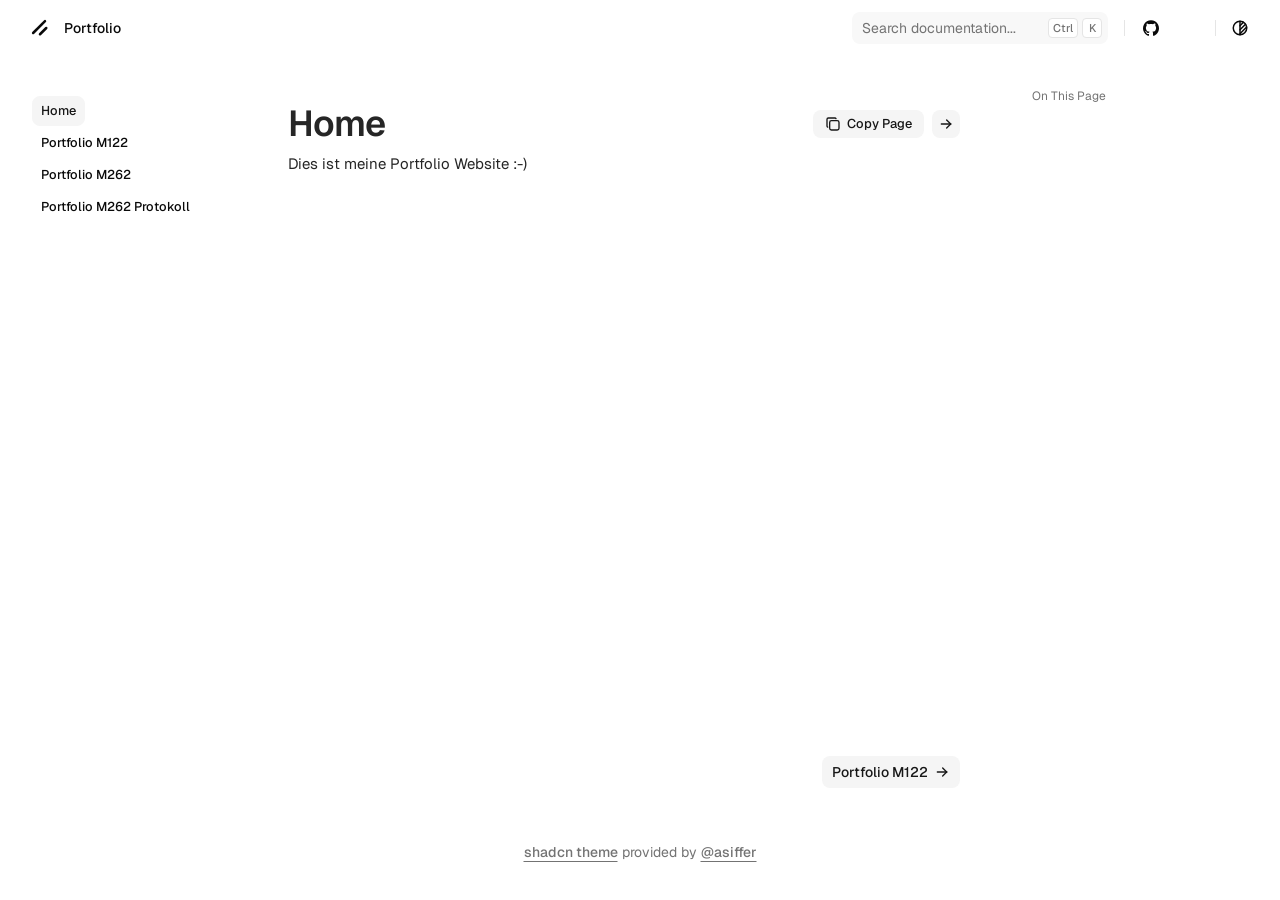
==== commit 07ae5160: "Deployed d16608e with MkDocs version: 1.6.1" ====
--- a/index.html
+++ b/index.html
@@ -328,6 +328,25 @@
 
         
         Portfolio M262
+        
+
+        
+
+        
+
+        
+    </a>
+</li>
+                
+                
+                
+                <li data-slot="sidebar-menu-item" data-sidebar="menu-item" class="group/menu-item relative">
+    <a data-slot="sidebar-menu-button" data-active="false" data-sidebar="menu-button"
+        data-size="default" href="/portfolio/P_M262_Protokoll/"
+        class="hover:bg-sidebar-accent hover:text-sidebar-accent-foreground peer/menu-button flex items-center gap-2 rounded-md p-2 text-left outline-hidden ring-sidebar-ring transition-[width,height,padding] focus-visible:ring-2 active:bg-sidebar-accent active:text-sidebar-accent-foreground disabled:pointer-events-none disabled:opacity-50 group-has-data-[sidebar=menu-action]/menu-item:pr-8 aria-disabled:pointer-events-none aria-disabled:opacity-50 data-[active=true]:font-medium data-[active=true]:text-sidebar-accent-foreground data-[state=open]:hover:bg-sidebar-accent data-[state=open]:hover:text-sidebar-accent-foreground group-data-[collapsible=icon]:size-8! group-data-[collapsible=icon]:p-2! [&>span:last-child]:truncate [&>svg]:size-4 [&>svg]:shrink-0 data-[active=true]:bg-accent data-[active=true]:border-accent 3xl:fixed:w-full 3xl:fixed:max-w-48 relative h-[30px] w-fit overflow-visible border border-transparent text-[0.8rem] font-medium after:absolute after:inset-x-0 after:-inset-y-1 after:z-0 after:rounded-md">
+
+        
+        Portfolio M262 Protokoll
         
 
         
@@ -465,6 +484,12 @@
                         
                     </a>
                     
+                    <a class="text-2xl font-medium" href="P_M262_Protokoll/">
+                        
+                        Portfolio M262 Protokoll
+                        
+                    </a>
+                    
                 </div>
             </div>
             
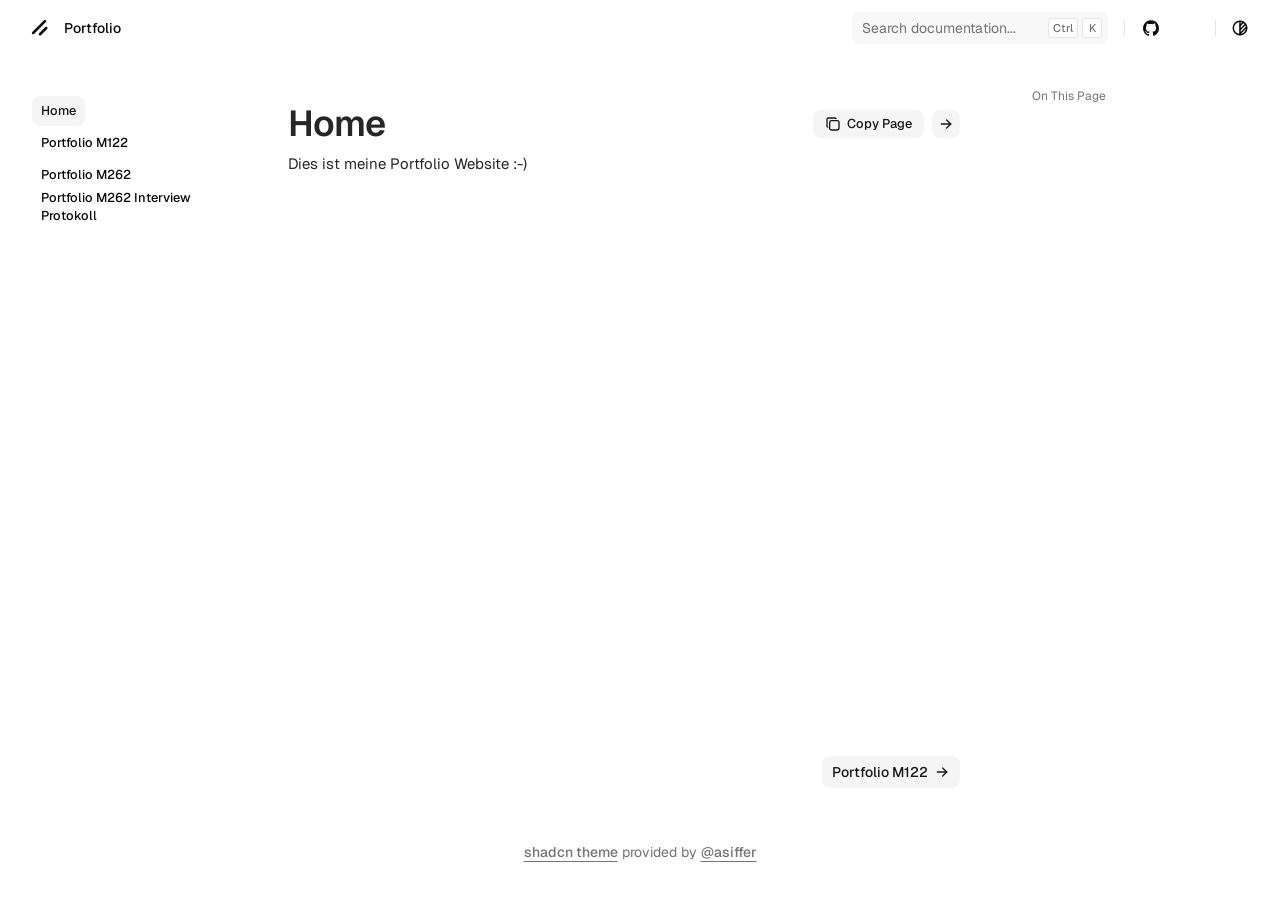
==== commit add7f052: "Deployed 98fef5f with MkDocs version: 1.6.1" ====
--- a/index.html
+++ b/index.html
@@ -342,11 +342,11 @@
                 
                 <li data-slot="sidebar-menu-item" data-sidebar="menu-item" class="group/menu-item relative">
     <a data-slot="sidebar-menu-button" data-active="false" data-sidebar="menu-button"
-        data-size="default" href="/portfolio/P_M262_Protokoll/"
+        data-size="default" href="/portfolio/M262%20Interview%20Protokoll/"
         class="hover:bg-sidebar-accent hover:text-sidebar-accent-foreground peer/menu-button flex items-center gap-2 rounded-md p-2 text-left outline-hidden ring-sidebar-ring transition-[width,height,padding] focus-visible:ring-2 active:bg-sidebar-accent active:text-sidebar-accent-foreground disabled:pointer-events-none disabled:opacity-50 group-has-data-[sidebar=menu-action]/menu-item:pr-8 aria-disabled:pointer-events-none aria-disabled:opacity-50 data-[active=true]:font-medium data-[active=true]:text-sidebar-accent-foreground data-[state=open]:hover:bg-sidebar-accent data-[state=open]:hover:text-sidebar-accent-foreground group-data-[collapsible=icon]:size-8! group-data-[collapsible=icon]:p-2! [&>span:last-child]:truncate [&>svg]:size-4 [&>svg]:shrink-0 data-[active=true]:bg-accent data-[active=true]:border-accent 3xl:fixed:w-full 3xl:fixed:max-w-48 relative h-[30px] w-fit overflow-visible border border-transparent text-[0.8rem] font-medium after:absolute after:inset-x-0 after:-inset-y-1 after:z-0 after:rounded-md">
 
         
-        Portfolio M262 Protokoll
+        Portfolio M262 Interview Protokoll
         
 
         
@@ -484,9 +484,9 @@
                         
                     </a>
                     
-                    <a class="text-2xl font-medium" href="P_M262_Protokoll/">
-                        
-                        Portfolio M262 Protokoll
+                    <a class="text-2xl font-medium" href="M262%20Interview%20Protokoll/">
+                        
+                        Portfolio M262 Interview Protokoll
                         
                     </a>
                     
